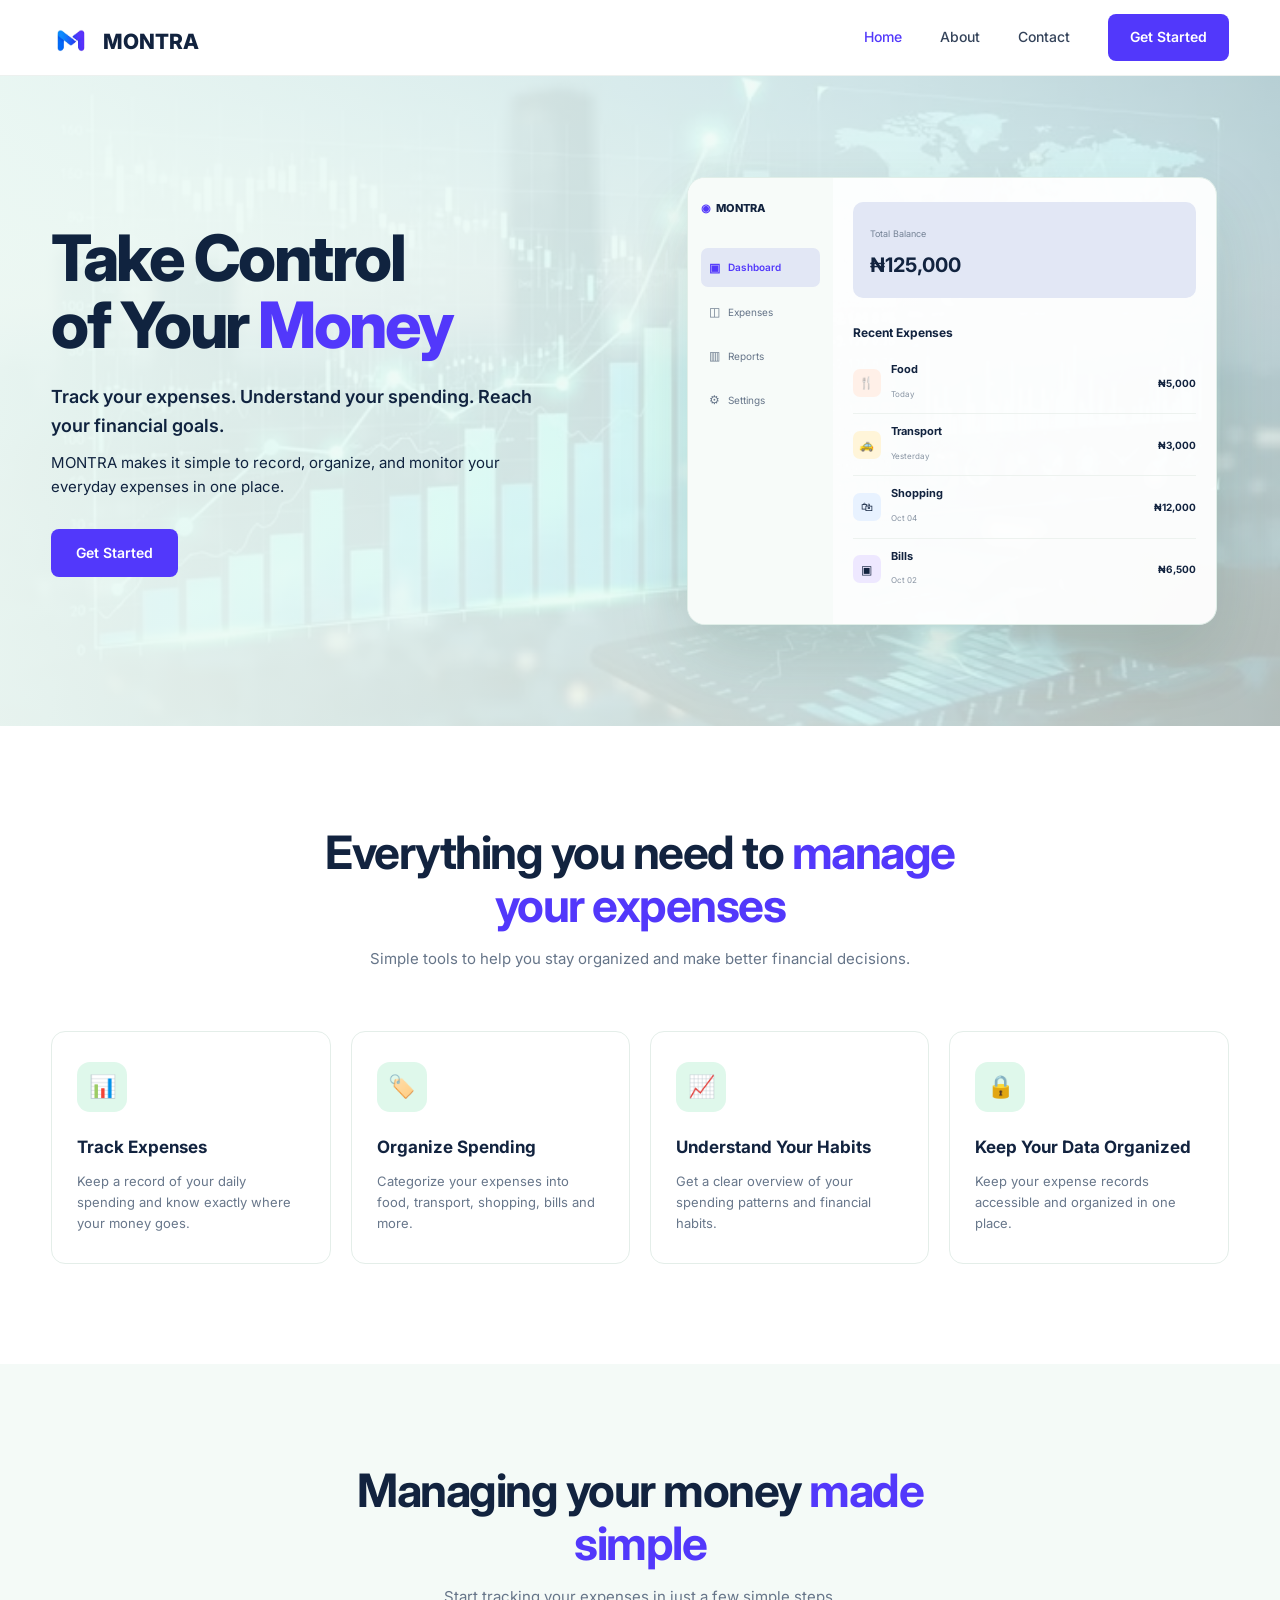
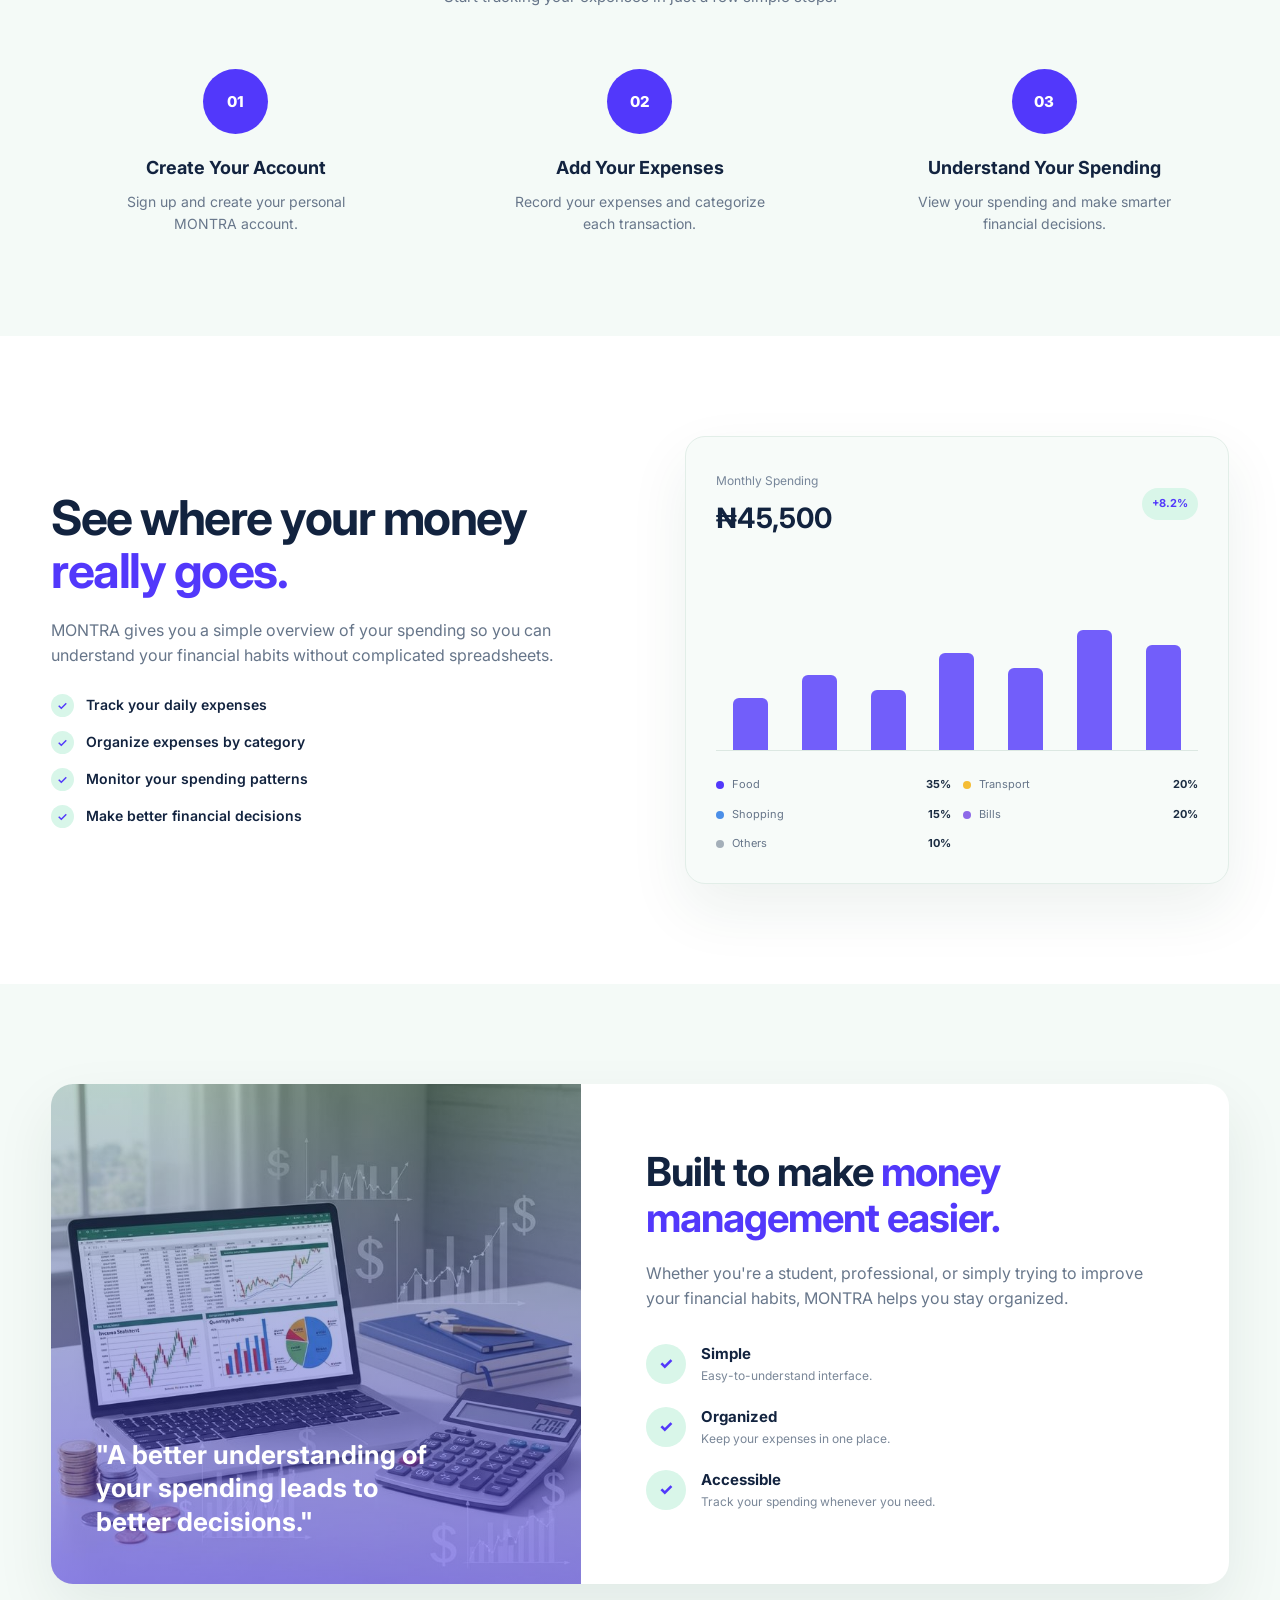
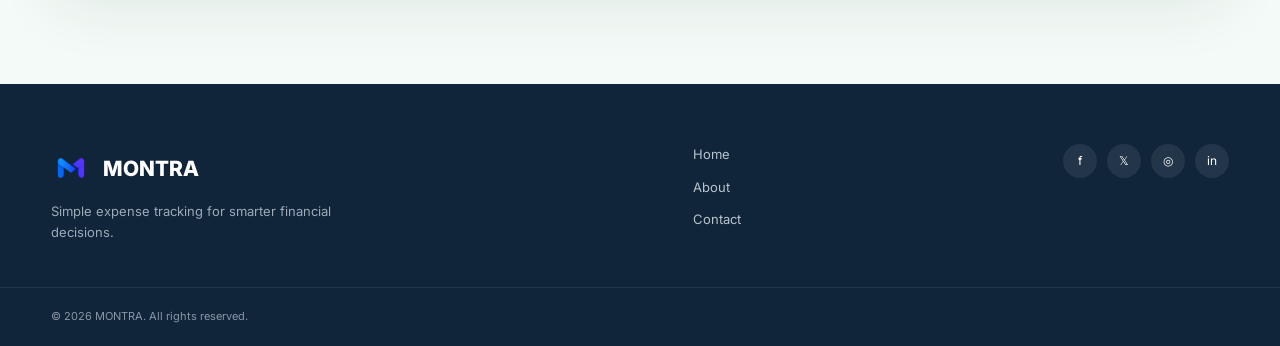
==== index.html @ fcec29e5 "add js and some other changes" ====
<!DOCTYPE html>
<html lang="en">
<head>
    <meta charset="UTF-8">
    <meta name="viewport" content="width=device-width, initial-scale=1.0">

    <title>MONTRA - Smart Expense Tracking</title>

    <link rel="preconnect" href="https://fonts.googleapis.com">
    <link rel="preconnect" href="https://fonts.gstatic.com" crossorigin>
    <link href="https://fonts.googleapis.com/css2?family=Inter:wght@400;500;600;700;800&display=swap" rel="stylesheet">

    <link rel="stylesheet" href="home.css">
</head>

<body>

    <header class="header">

        <div class="container nav-container">

            <a href="index.html" class="logo">
               <img src="montra.png" alt="Montra logo">
               <span>MONTRA</span>
            </a>


            <nav class="nav">

                <a href="index.html" class="active" aria-current="page">Home</a>

                <a href="about.html">About</a>

                <a href="contact.html">Contact</a>

                <a href="login.html" class="get-started">
                    Get Started
                </a>

            </nav>

            <button
                type="button"
                class="menu-toggle"
                id="menuToggle"
                aria-label="Open navigation"
                aria-controls="mobileMenu"
                aria-expanded="false"
            >
                <span></span>
                <span></span>
                <span></span>
            </button>

        </div>

    </header>



    <nav class="mobile-menu" id="mobileMenu" aria-label="MObile navigation">

        <a href="index.html" class="active" aria-current="page">Home</a>

        <a href="about.html">About</a>

        <a href="contact.html">Contact</a>

        <a href="login.html" class="mobile-get-started">
            Get Started
        </a>

    </nav>

    <main>

        <section class="hero">

            <div class="hero-background"></div>

            <div class="container hero-container">

                <div class="hero-content">

                    <h1>
                        Take Control
                        <br>
                        of Your <span>Money</span>
                    </h1>

                    <p class="hero-description">
                        Track your expenses. Understand your spending.
                        Reach your financial goals.
                    </p>

                    <p class="hero-text">
                        MONTRA makes it simple to record, organize,
                        and monitor your everyday expenses in one place.
                    </p>


                    <div class="hero-buttons">

                        <a href="login.html" class="btn btn-primary">
                            Get Started
                        </a>

                    </div>

                </div>


                <div class="hero-preview">

                    <div class="dashboard-preview">


                        <div class="preview-sidebar">

                            <div class="mini-logo">
                                <span class="mini-logo-icon">◉</span>
                                MONTRA
                            </div>

                            <div class="preview-menu active-menu">
                                <span>▣</span>
                                Dashboard
                            </div>

                            <div class="preview-menu">
                                <span>◫</span>
                                Expenses
                            </div>

                            <div class="preview-menu">
                                <span>▥</span>
                                Reports
                            </div>

                            <div class="preview-menu">
                                <span>⚙</span>
                                Settings
                            </div>

                        </div>



                        <div class="preview-content">

                            <div class="preview-top">

                                <div>
                                    <small>Total Balance</small>
                                    <h3>₦125,000</h3>
                                </div>


                            </div>


                            <div class="recent-title">
                                Recent Expenses
                            </div>


                            <div class="expense-item">

                                <div class="expense-icon food">
                                    🍴
                                </div>

                                <div>
                                    <strong>Food</strong>
                                    <small>Today</small>
                                </div>

                                <span>₦5,000</span>

                            </div>


                            <div class="expense-item">

                                <div class="expense-icon transport">
                                    🚕
                                </div>

                                <div>
                                    <strong>Transport</strong>
                                    <small>Yesterday</small>
                                </div>

                                <span>₦3,000</span>

                            </div>


                            <div class="expense-item">

                                <div class="expense-icon shopping">
                                    🛍
                                </div>

                                <div>
                                    <strong>Shopping</strong>
                                    <small>Oct 04</small>
                                </div>

                                <span>₦12,000</span>

                            </div>


                            <div class="expense-item">

                                <div class="expense-icon bills">
                                    ▣
                                </div>

                                <div>
                                    <strong>Bills</strong>
                                    <small>Oct 02</small>
                                </div>

                                <span>₦6,500</span>

                            </div>

                        </div>

                    </div>

                </div>

            </div>

        </section>




        <section class="features section" id="features">

            <div class="container">

                <div class="section-heading">

                    <h2>
                        Everything you need to
                        <span>manage your expenses</span>
                    </h2>

                    <p>
                        Simple tools to help you stay organized and
                        make better financial decisions.
                    </p>

                </div>


                <div class="feature-grid">


                    <div class="feature-card">

                        <div class="feature-icon">
                            📊
                        </div>

                        <h3>Track Expenses</h3>

                        <p>
                            Keep a record of your daily spending
                            and know exactly where your money goes.
                        </p>

                    </div>



                    <div class="feature-card">

                        <div class="feature-icon">
                            🏷️
                        </div>

                        <h3>Organize Spending</h3>

                        <p>
                            Categorize your expenses into food,
                            transport, shopping, bills and more.
                        </p>

                    </div>



                    <div class="feature-card">

                        <div class="feature-icon">
                            📈
                        </div>

                        <h3>Understand Your Habits</h3>

                        <p>
                            Get a clear overview of your spending
                            patterns and financial habits.
                        </p>

                    </div>


                    <div class="feature-card">

                        <div class="feature-icon">
                            🔒
                        </div>

                        <h3>Keep Your Data Organized</h3>

                        <p>
                            Keep your expense records accessible
                            and organized in one place.
                        </p>

                    </div>

                </div>

            </div>

        </section>




        <section class="how-section section">

            <div class="container">

                <div class="section-heading">

                    <h2>
                        Managing your money
                        <span>made simple</span>
                    </h2>

                    <p>
                        Start tracking your expenses in just a few simple steps.
                    </p>

                </div>


                <div class="steps">


                    <div class="step">

                        <div class="step-number">
                            01
                        </div>

                        <div class="step-line"></div>

                        <h3>Create Your Account</h3>

                        <p>
                            Sign up and create your personal
                            MONTRA account.
                        </p>

                    </div>


                    <div class="step">

                        <div class="step-number">
                            02
                        </div>

                        <div class="step-line"></div>

                        <h3>Add Your Expenses</h3>

                        <p>
                            Record your expenses and categorize
                            each transaction.
                        </p>

                    </div>


                    <div class="step">

                        <div class="step-number">
                            03
                        </div>

                        <div class="step-line"></div>

                        <h3>Understand Your Spending</h3>

                        <p>
                            View your spending and make smarter
                            financial decisions.
                        </p>

                    </div>

                </div>

            </div>

        </section>




        <section class="overview-section section">

            <div class="container overview-container">

                <div class="overview-content">

                    <h2>
                        See where your money
                        <span>really goes.</span>
                    </h2>

                    <p>
                        MONTRA gives you a simple overview of your
                        spending so you can understand your financial
                        habits without complicated spreadsheets.
                    </p>


                    <div class="check-list">

                        <div>
                            <span>✓</span>
                            Track your daily expenses
                        </div>

                        <div>
                            <span>✓</span>
                            Organize expenses by category
                        </div>

                        <div>
                            <span>✓</span>
                            Monitor your spending patterns
                        </div>

                        <div>
                            <span>✓</span>
                            Make better financial decisions
                        </div>

                    </div>

                </div>

                <div class="spending-card">

                    <div class="spending-header">

                        <div>
                            <small>Monthly Spending</small>

                            <h3>₦45,500</h3>
                        </div>

                        <span class="percentage">
                            +8.2%
                        </span>

                    </div>


                    <div class="big-chart">

                        <div class="chart-bars">

                            <span style="height:35%"></span>
                            <span style="height:50%"></span>
                            <span style="height:40%"></span>
                            <span style="height:65%"></span>
                            <span style="height:55%"></span>
                            <span style="height:80%"></span>
                            <span style="height:70%"></span>

                        </div>

                    </div>


                    <div class="category-list">

                        <div>
                            <span class="dot food-dot"></span>
                            Food
                            <strong>35%</strong>
                        </div>

                        <div>
                            <span class="dot transport-dot"></span>
                            Transport
                            <strong>20%</strong>
                        </div>

                        <div>
                            <span class="dot shopping-dot"></span>
                            Shopping
                            <strong>15%</strong>
                        </div>

                        <div>
                            <span class="dot bills-dot"></span>
                            Bills
                            <strong>20%</strong>
                        </div>

                        <div>
                            <span class="dot other-dot"></span>
                            Others
                            <strong>10%</strong>
                        </div>

                    </div>

                </div>

            </div>

        </section>

        <section class="benefits section">

            <div class="container">

                <div class="benefits-box">

                    <div class="benefits-image">

                        <div class="image-overlay">

                            <div class="quote">
                                "A better understanding
                                of your spending leads
                                to better decisions."
                            </div>

                        </div>

                    </div>


                    <div class="benefits-content">

                        <h2>
                            Built to make
                            <span>money management easier.</span>
                        </h2>

                        <p>
                            Whether you're a student, professional,
                            or simply trying to improve your financial
                            habits, MONTRA helps you stay organized.
                        </p>


                        <div class="benefit-list">

                            <div class="benefit-item">

                                <div class="benefit-icon">
                                    ✓
                                </div>

                                <div>
                                    <h4>Simple</h4>
                                    <p>
                                        Easy-to-understand interface.
                                    </p>
                                </div>

                            </div>


                            <div class="benefit-item">

                                <div class="benefit-icon">
                                    ✓
                                </div>

                                <div>
                                    <h4>Organized</h4>
                                    <p>
                                        Keep your expenses in one place.
                                    </p>
                                </div>

                            </div>


                            <div class="benefit-item">

                                <div class="benefit-icon">
                                    ✓
                                </div>

                                <div>
                                    <h4>Accessible</h4>
                                    <p>
                                        Track your spending whenever you need.
                                    </p>
                                </div>

                            </div>

                        </div>

                    </div>

                </div>

            </div>

        </section>

    </main>



    <footer class="footer">

        <div class="container footer-container">


            <div class="footer-brand">

                <a href="index.html" class="logo footer-logo">

                    <img src="montra.png" alt="Montra logo">
                    <span>MONTRA</span>

                </a>

                <p>
                    Simple expense tracking for
                    smarter financial decisions.
                </p>

            </div>


            <div class="footer-links">

                <div>
                    <a href="index.html">Home</a>
                    <a href="about.html">About</a>
                    <a href="contact.html">Contact</a>
                </div>

            </div>


            <div class="social-links">

                <a href="#">f</a>
                <a href="#">𝕏</a>
                <a href="#">◎</a>
                <a href="#">in</a>

            </div>

        </div>


        <div class="footer-bottom">

            <div class="container">

                <p>
                    © 2026 MONTRA. All rights reserved.
                </p>

            </div>

        </div>

    </footer>
    <script src="home.js"></script>
</body>
</html>
---- home.css ----
* {
    margin: 0;
    padding: 0;
    box-sizing: border-box;
}

html {
    scroll-behavior: smooth;
}

body {
    font-family: "Inter", sans-serif;
    color: #12233f;
    background: #ffffff;
    line-height: 1.6;
}

a {
    text-decoration: none;
    color: inherit;
}

img {
    max-width: 100%;
    display: block;
}

button {
    font-family: inherit;
}

.container {
    width: min(1180px, 92%);
    margin: 0 auto;
}

.section {
    padding: 100px 0;
}


.header {
    height: 76px;
    background: rgba(255, 255, 255, 0.96);
    border-bottom: 1px solid #edf1ef;
    position: sticky;
    top: 0;
    z-index: 1000;
    backdrop-filter: blur(10px);
}

.nav-container {
    height: 100%;
    display: flex;
    align-items: center;
    justify-content: space-between;
}


.logo {
    display: inline-flex;
    align-items: center;
    gap: 10px;
    text-decoration: none;
    color: #12233f;
    font-size: 21px;
    font-weight: 800;
}

.logo img {
    width: 42px;
    height: 42px;
    object-fit: contain;
    display: block;
    
}
.logo span {
    display: inline-block;
    line-height: 1;
    position: relative;
    top: 4px;
}


.nav {
    display: flex;
    align-items: center;
    gap: 38px;
}

.nav > a {
    font-size: 14px;
    font-weight: 500;
    color: #34435a;
    transition: 0.3s ease;
}

.nav > a:hover {
    color: #5238FB;
}

.nav > a.active {
    color: #5238FB;
}


.get-started {
    background: #5238FB;
    color: white !important;
    padding: 12px 22px;
    border-radius: 8px;
    font-weight: 600 !important;
}

.get-started:hover {
    background: #281795;
}


.menu-toggle {
    display: none;
    flex-direction: column;
    justify-content: center;
    align-items: center;
    gap: 5px;
    background: transparent;
    border: none;
    cursor: pointer;
    width: 40px;
    height: 40px;
    padding: 5px;
    z-index: 1001;
}

.menu-toggle span {
    display: block;
    width: 25px;
    height: 3px;
    background: #12233f;
    border-radius: 3px;
    transition: 0.3s ease;
}


.mobile-menu {
    display: none;
}


.hero {
    position: relative;
    min-height: 650px;
    overflow: hidden;
    background: #f0faf6;
}



.hero-background {
    position: absolute;
    inset: 0;

    background:
       linear-gradient(
            90deg,
            rgba(238, 250, 245, 0.97),
            rgba(238, 250, 245, 0.75)
        ),
        url("background.jpg");

    background-size: cover;
    background-position: center;
}

.hero-container {
    min-height: 650px;
    position: relative;
    z-index: 2;

    display: grid;
    grid-template-columns: 1fr 1fr;
    align-items: center;
    justify-content: center;
    gap: 70px;
}

.hero h1 {
    font-size: clamp(48px, 5vw, 72px);
    line-height: 1.04;
    letter-spacing: -2.5px;
    font-weight: 800;
    color: #10233f;
}

.hero h1 span {
    color: #5238FB;
}

.hero-description {
    margin-top: 25px;
    font-size: 18px;
    font-weight: 600;
    color: #10233f;
    max-width: 520px;
 
}

.hero-text {
    margin-top: 10px;
    font-size: 15px;
    color: #10233f;
    max-width: 500px;
}


.hero-buttons {
    display: flex;
    gap: 15px;
    margin-top: 30px;
}

.btn {
    display: inline-flex;
    align-items: center;
    justify-content: center;
    gap: 10px;

    min-height: 48px;
    padding: 0 25px;

    border-radius: 8px;

    font-size: 14px;
    font-weight: 600;

    transition: 0.3s ease;
}

.btn-primary {
    background: #5238FB;
    color: white;
}

.btn-primary:hover {
    background: #281795;
    transform: translateY(-2px);
}

.btn-secondary {
    background: white;
    border: 1px solid #5238FB;
    color: #5238FB;
}

.btn-secondary:hover {
    background: #e9f9f2;
}


.hero-preview {
    display: flex;
    justify-content: center;
}

.dashboard-preview {
    width: 100%;
    max-width: 530px;

    display: grid;
    grid-template-columns: 145px 1fr;

    background: rgba(255, 255, 255, 0.94);
    border: 1px solid #e0eee8;
    border-radius: 18px;

    overflow: hidden;

    box-shadow:
        0 30px 70px rgba(23, 73, 56, 0.15);

    transform: none;
}


.preview-sidebar {
    background: #f7fbf9;
    padding: 22px 13px;
}

.mini-logo {
    font-size: 11px;
    font-weight: 800;
    display: flex;
    align-items: center;
    gap: 5px;
    margin-bottom: 30px;
}

.mini-logo-icon {
    color: #5238FB;
}

.preview-menu {
    display: flex;
    align-items: center;
    gap: 8px;
    font-size: 10px;
    padding: 10px 8px;
    margin-bottom: 5px;
    border-radius: 7px;
    color: #667589;
}

.preview-menu span {
    font-size: 12px;
}

.active-menu {
    background: #e2e7f5;
    color: #5238FB;
    font-weight: 600;
}


.preview-content {
    padding: 24px 20px;
}

.preview-top {
    background: #e2e7f5;
    border-radius: 10px;
    padding: 17px;
    display: flex;
    justify-content: space-between;
}

.preview-top small {
    color: #748295;
    font-size: 9px;
}

.preview-top h3 {
    font-size: 20px;
    margin-top: 4px;
}

.chart-mini {
    width: 85px;
    height: 50px;
    position: relative;
}

.chart-line {
    position: absolute;
    width: 100%;
    height: 40px;
    bottom: 0;
    border-bottom: 2px solid #5238FB;
    border-radius: 50%;
    transform: skewY(-15deg);
}

.recent-title {
    font-size: 12px;
    font-weight: 700;
    margin: 25px 0 10px;
}

.expense-item {
    display: flex;
    align-items: center;
    gap: 10px;
    padding: 9px 0;
    border-bottom: 1px solid #edf2ef;
}

.expense-item:last-child {
    border-bottom: none;
}

.expense-item > div:nth-child(2) {
    flex: 1;
}

.expense-item strong {
    display: block;
    font-size: 11px;
}

.expense-item small {
    font-size: 8px;
    color: #8894a3;
}

.expense-item > span {
    font-size: 10px;
    font-weight: 700;
}

.expense-icon {
    width: 28px;
    height: 28px;
    display: flex;
    align-items: center;
    justify-content: center;
    border-radius: 7px;
    font-size: 12px;
}

.food {
    background: #fff0e8;
}

.transport {
    background: #fff5d9;
}

.shopping {
    background: #e8f2ff;
}

.bills {
    background: #eee8ff;
}


.section-heading {
    text-align: center;
    max-width: 700px;
    margin: 0 auto 60px;
}

.section-heading .small-label {
    margin-bottom: 15px;
}

.section-heading h2 {
    font-size: clamp(32px, 4vw, 46px);
    line-height: 1.15;
    letter-spacing: -1.5px;
}

.section-heading h2 span {
    color: #5238FB;
}

.section-heading p {
    margin-top: 15px;
    color: #667589;
    font-size: 15px;
}


.features {
    background: #ffffff;
}

.feature-grid {
    display: grid;
    grid-template-columns: repeat(4, 1fr);
    gap: 20px;
}

.feature-card {
    border: 1px solid #e4eee9;
    padding: 30px 25px;
    border-radius: 14px;
    background: #ffffff;
    transition: 0.3s ease;
}

.feature-card:hover {
    transform: translateY(-7px);
    box-shadow: 0 20px 45px rgba(17, 55, 41, 0.08);
}

.feature-icon {
    width: 50px;
    height: 50px;
    border-radius: 13px;
    background: #dff8eb;

    display: flex;
    align-items: center;
    justify-content: center;

    font-size: 22px;
    margin-bottom: 22px;
}

.feature-card h3 {
    font-size: 17px;
    margin-bottom: 10px;
}

.feature-card p {
    color: #68778b;
    font-size: 13px;
}


.how-section {
    background: #f4faf7;
}

.steps {
    display: grid;
    grid-template-columns: repeat(3, 1fr);
    gap: 35px;
}

.step {
    text-align: center;
    position: relative;
}

.step-number {
    width: 65px;
    height: 65px;

    margin: 0 auto 20px;

    display: flex;
    align-items: center;
    justify-content: center;

    border-radius: 50%;

    background: #5238FB;
    color: white;

    font-weight: 800;
    font-size: 15px;
}

.step h3 {
    font-size: 18px;
    margin-bottom: 8px;
}

.step p {
    color: #68778b;
    font-size: 14px;
    max-width: 280px;
    margin: auto;
}


.overview-section {
    background: white;
}

.overview-container {
    display: grid;
    grid-template-columns: 1fr 1fr;
    align-items: center;
    gap: 90px;
}

.overview-content h2 {
    font-size: clamp(34px, 4vw, 48px);
    line-height: 1.1;
    letter-spacing: -1.5px;
}

.overview-content h2 span {
    color: #5238FB;
}

.overview-content > p {
    color: #667589;
    margin: 20px 0 25px;
    max-width: 520px;
}

.check-list {
    display: flex;
    flex-direction: column;
    gap: 14px;
}

.check-list div {
    display: flex;
    align-items: center;
    gap: 12px;
    font-size: 14px;
    font-weight: 600;
}

.check-list span {
    width: 23px;
    height: 23px;
    border-radius: 50%;
    background: #d8f6e9;
    color: #5238FB;

    display: flex;
    align-items: center;
    justify-content: center;

    font-size: 12px;
}


.spending-card {
    padding: 30px;
    border-radius: 20px;
    background: #f7fbf9;
    border: 1px solid #e2eee8;
    box-shadow: 0 25px 60px rgba(22, 72, 53, 0.08);
}

.spending-header {
    display: flex;
    justify-content: space-between;
    align-items: center;
}

.spending-header small {
    color: #77869a;
    font-size: 12px;
}

.spending-header h3 {
    font-size: 28px;
    margin-top: 4px;
}

.percentage {
    background: #d9f6e9;
    color: #5238FB;
    padding: 7px 10px;
    border-radius: 20px;
    font-size: 11px;
    font-weight: 700;
}

.big-chart {
    height: 180px;
    margin-top: 30px;
    border-bottom: 1px solid #dce8e2;
    display: flex;
    align-items: flex-end;
}

.chart-bars {
    height: 150px;
    width: 100%;
    display: flex;
    justify-content: space-around;
    align-items: flex-end;
}

.chart-bars span {
    width: 8%;
    max-width: 35px;
    background: #5238FB;
    border-radius: 6px 6px 0 0;
    opacity: 0.8;
}

.category-list {
    margin-top: 25px;
    display: grid;
    grid-template-columns: 1fr 1fr;
    gap: 12px;
}

.category-list div {
    display: flex;
    align-items: center;
    gap: 8px;
    font-size: 11px;
    color: #667589;
}

.category-list strong {
    margin-left: auto;
    color: #1b2c42;
}

.dot {
    width: 8px;
    height: 8px;
    border-radius: 50%;
    background: #5238FB;
}

.transport-dot {
    background: #f5bd35;
}

.shopping-dot {
    background: #4b8fe8;
}

.bills-dot {
    background: #8d69e8;
}

.other-dot {
    background: #a4afb9;
}


.benefits {
    background: #f4faf7;
}

.benefits-box {
    display: grid;
    grid-template-columns: 0.9fr 1.1fr;
    min-height: 500px;
    border-radius: 22px;
    overflow: hidden;
    background: white;
    box-shadow: 0 25px 60px rgba(17, 55, 41, 0.08);
}


.benefits-image {
    background:
        linear-gradient(
            rgba(3, 85, 58, 0.25),
            rgba(81, 63, 243, 0.55)
        ),
        url("decision.jpg");

    background-size: cover;
    background-position: center;

    min-height: 450px;

    display: flex;
    align-items: flex-end;
}

.image-overlay {
    padding: 45px;
}

.quote {
    color: white;
    font-size: 26px;
    font-weight: 700;
    line-height: 1.3;
    max-width: 350px;
}

.benefits-content {
    padding: 65px;
}

.benefits-content h2 {
    font-size: 40px;
    line-height: 1.15;
    letter-spacing: -1px;
}

.benefits-content h2 span {
    color: #5238FB;
}

.benefits-content > p {
    color: #68778b;
    margin: 20px 0 30px;
}

.benefit-list {
    display: flex;
    flex-direction: column;
    gap: 20px;
}

.benefit-item {
    display: flex;
    align-items: center;
    gap: 15px;
}

.benefit-icon {
    width: 40px;
    height: 40px;
    flex-shrink: 0;

    background: #d9f6e9;
    color: #5238FB;

    border-radius: 50%;

    display: flex;
    align-items: center;
    justify-content: center;

    font-weight: 800;
}

.benefit-item h4 {
    font-size: 15px;
}

.benefit-item p {
    color: #7a8798;
    font-size: 12px;
}




.footer {
    background: #10253a;
    color: white;
    padding-top: 60px;
}

.footer-container {
    display: grid;
    grid-template-columns: 1.5fr 1fr 1fr;
    gap: 50px;
    padding-bottom: 45px;
}

.footer-logo {
    color: white;
    display: flex;
    align-items: center;
}

.footer-brand p {
    color: #9caab8;
    font-size: 13px;
    max-width: 280px;
    margin-top: 15px;
}

.footer-links {
    display: flex;
    justify-content: center;
}

.footer-links div {
    display: flex;
    flex-direction: column;
    gap: 12px;
}

.footer-links a {
    color: #b8c3ce;
    font-size: 13px;
}

.footer-links a:hover {
    color: white;
}

.social-links {
    display: flex;
    justify-content: flex-end;
    gap: 10px;
}

.social-links a {
    width: 34px;
    height: 34px;
    border-radius: 50%;
    background: rgba(255,255,255,0.08);

    display: flex;
    align-items: center;
    justify-content: center;

    font-size: 12px;

    transition: 0.3s;
}

.social-links a:hover {
    background: #5238FB;
}

.footer-bottom {
    border-top: 1px solid rgba(255,255,255,0.08);
    padding: 20px 0;
}

.footer-bottom p {
    color: #8997a6;
    font-size: 11px;
}


@media (max-width: 1024px) {

    .container {
        width: min(92%, 900px);
    }

    .section {
        padding: 80px 0;
    }



    .hero-container {
        gap: 35px;
    }

    .hero h1 {
        font-size: 52px;
    }

    .dashboard-preview {
        grid-template-columns: 120px 1fr;
    }



    .feature-grid {
        grid-template-columns: repeat(2, 1fr);
    }


    .overview-container {
        gap: 45px;
    }


    .benefits-content {
        padding: 45px;
    }

    .benefits-content h2 {
        font-size: 34px;
    }


    .footer-container {
        grid-template-columns: 1.5fr 1fr 1fr;
    }

}


@media (max-width: 767px) {

    .container {
        width: 90%;
    }

    .section {
        padding: 70px 0;
    }


    .header {
        height: 68px;
    }

    .nav {
        display: none;
    }

    .menu-toggle {
        display: flex;
    }


    .mobile-menu {
        position: fixed;
        top: 68px;
        left: 0;
        width: 100%;

        background: white;

        padding: 20px;

        display: flex;
        flex-direction: column;
        gap: 5px;

        transform: translateY(-150%);
        visibility: hidden;
        opacity: 0;
        transition: 0.3s ease;

        box-shadow: 0 15px 30px rgba(0,0,0,0.08);

        z-index: 999;
    }

    .mobile-menu.active {
        transform: translateY(0);
        visibility: visible;
        opacity: 1;
    }
    .mobile-menu a {
        padding: 14px;
        font-size: 14px;
        border-radius: 8px;
        color: #12233f;
    }

    .mobile-menu a:hover {
        background: #f0faf6;
    }

    .mobile-get-started {
        background: #5238FB;
        color: white;
        text-align: center;
        margin-top: 5px;
    }

    .mobile-menu .mobile-get-started:hover {
    background: #281795;
    }

    .hero {
        min-height: auto;
    }

    .hero-container {
        min-height: auto;
        grid-template-columns: 1fr;
        padding: 80px 0;
        gap: 55px;
    }

    .hero h1 {
        font-size: 46px;
        letter-spacing: -1.8px;
    }

    .hero-description {
        font-size: 16px;
    }

    .hero-text {
        font-size: 14px;
    }

    .hero-buttons {
        flex-direction: column;
        align-items: stretch;
    }

    .btn {
        width: 100%;
    }



    .dashboard-preview {
        grid-template-columns: 100px 1fr;
        transform: none;
    }

    .preview-sidebar {
        padding: 17px 8px;
    }

    .preview-content {
        padding: 15px;
    }

    .mini-logo {
        font-size: 9px;
    }

    .preview-menu {
        font-size: 8px;
    }

    .preview-menu span {
        font-size: 9px;
    }


    .section-heading {
        margin-bottom: 40px;
    }


    .feature-grid {
        grid-template-columns: 1fr;
    }

    .feature-card {
        padding: 25px;
    }



    .steps {
        grid-template-columns: 1fr;
        gap: 45px;
    }


    .overview-container {
        grid-template-columns: 1fr;
        gap: 50px;
    }

    .overview-content h2 {
        font-size: 35px;
    }

    .spending-card {
        padding: 22px;
    }


    .benefits-box {
        grid-template-columns: 1fr;
    }

    .benefits-image {
        min-height: 300px;
    }

    .image-overlay {
        padding: 30px;
    }

    .quote {
        font-size: 22px;
    }

    .benefits-content {
        padding: 35px 25px;
    }

    .benefits-content h2 {
        font-size: 32px;
    }


    .cta-section {
        padding: 75px 0;
    }


    .footer-container {
        grid-template-columns: 1fr;
        gap: 35px;
    }

    .footer-links {
        justify-content: flex-start;
    }

    .social-links {
        justify-content: flex-start;
    }

}


@media (max-width: 480px) {

    .logo {
        font-size: 17px;
    }

    .logo-icon {
        width: 27px;
        height: 27px;
    }

    .hero-container {
        padding: 65px 0;
    }

    .hero h1 {
        font-size: 39px;
    }

    .hero-preview {
        width: 100%;
    }

    .dashboard-preview {
        grid-template-columns: 82px 1fr;
    }

    .preview-sidebar {
        padding: 14px 6px;
    }

    .preview-menu {
        padding: 8px 5px;
    }

    .preview-top h3 {
        font-size: 17px;
    }

    .category-list {
        grid-template-columns: 1fr;
    }

    .benefits-image {
        min-height: 250px;
    }

    .quote {
        font-size: 19px;
    }

}
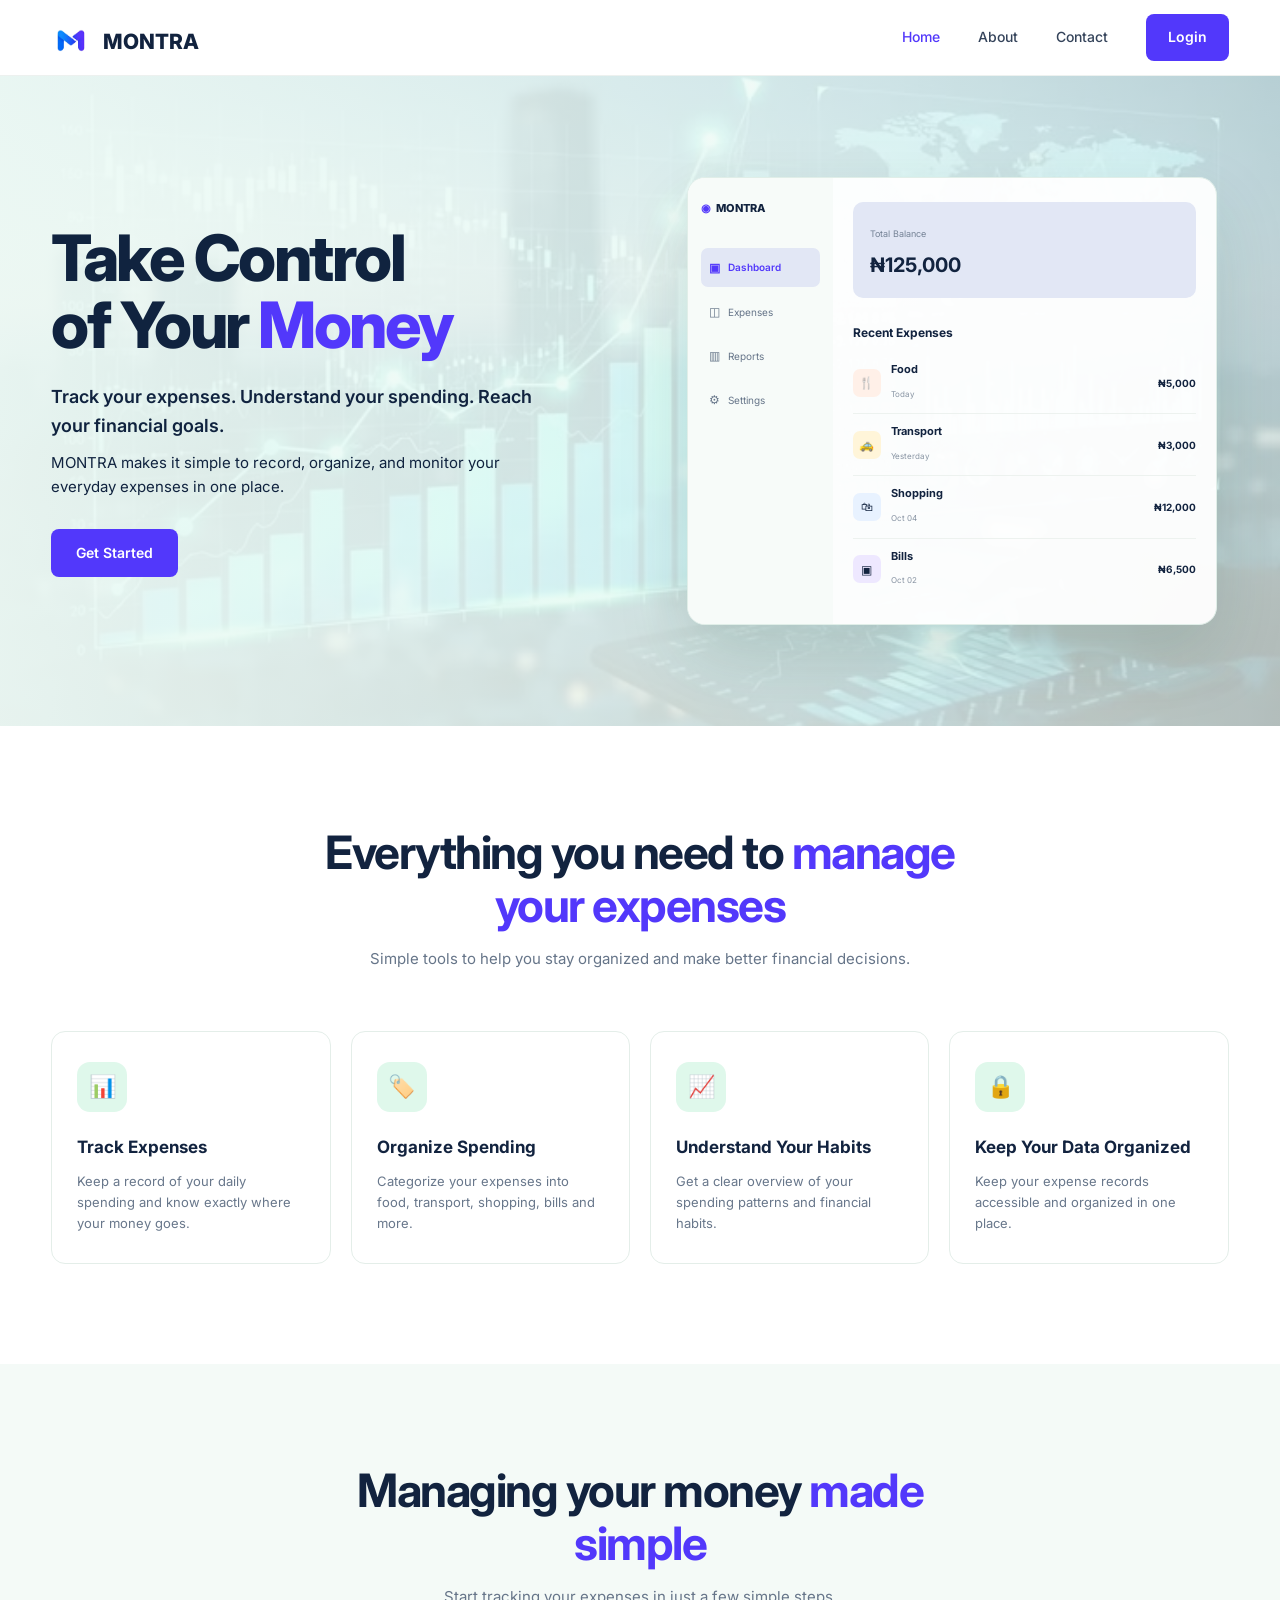
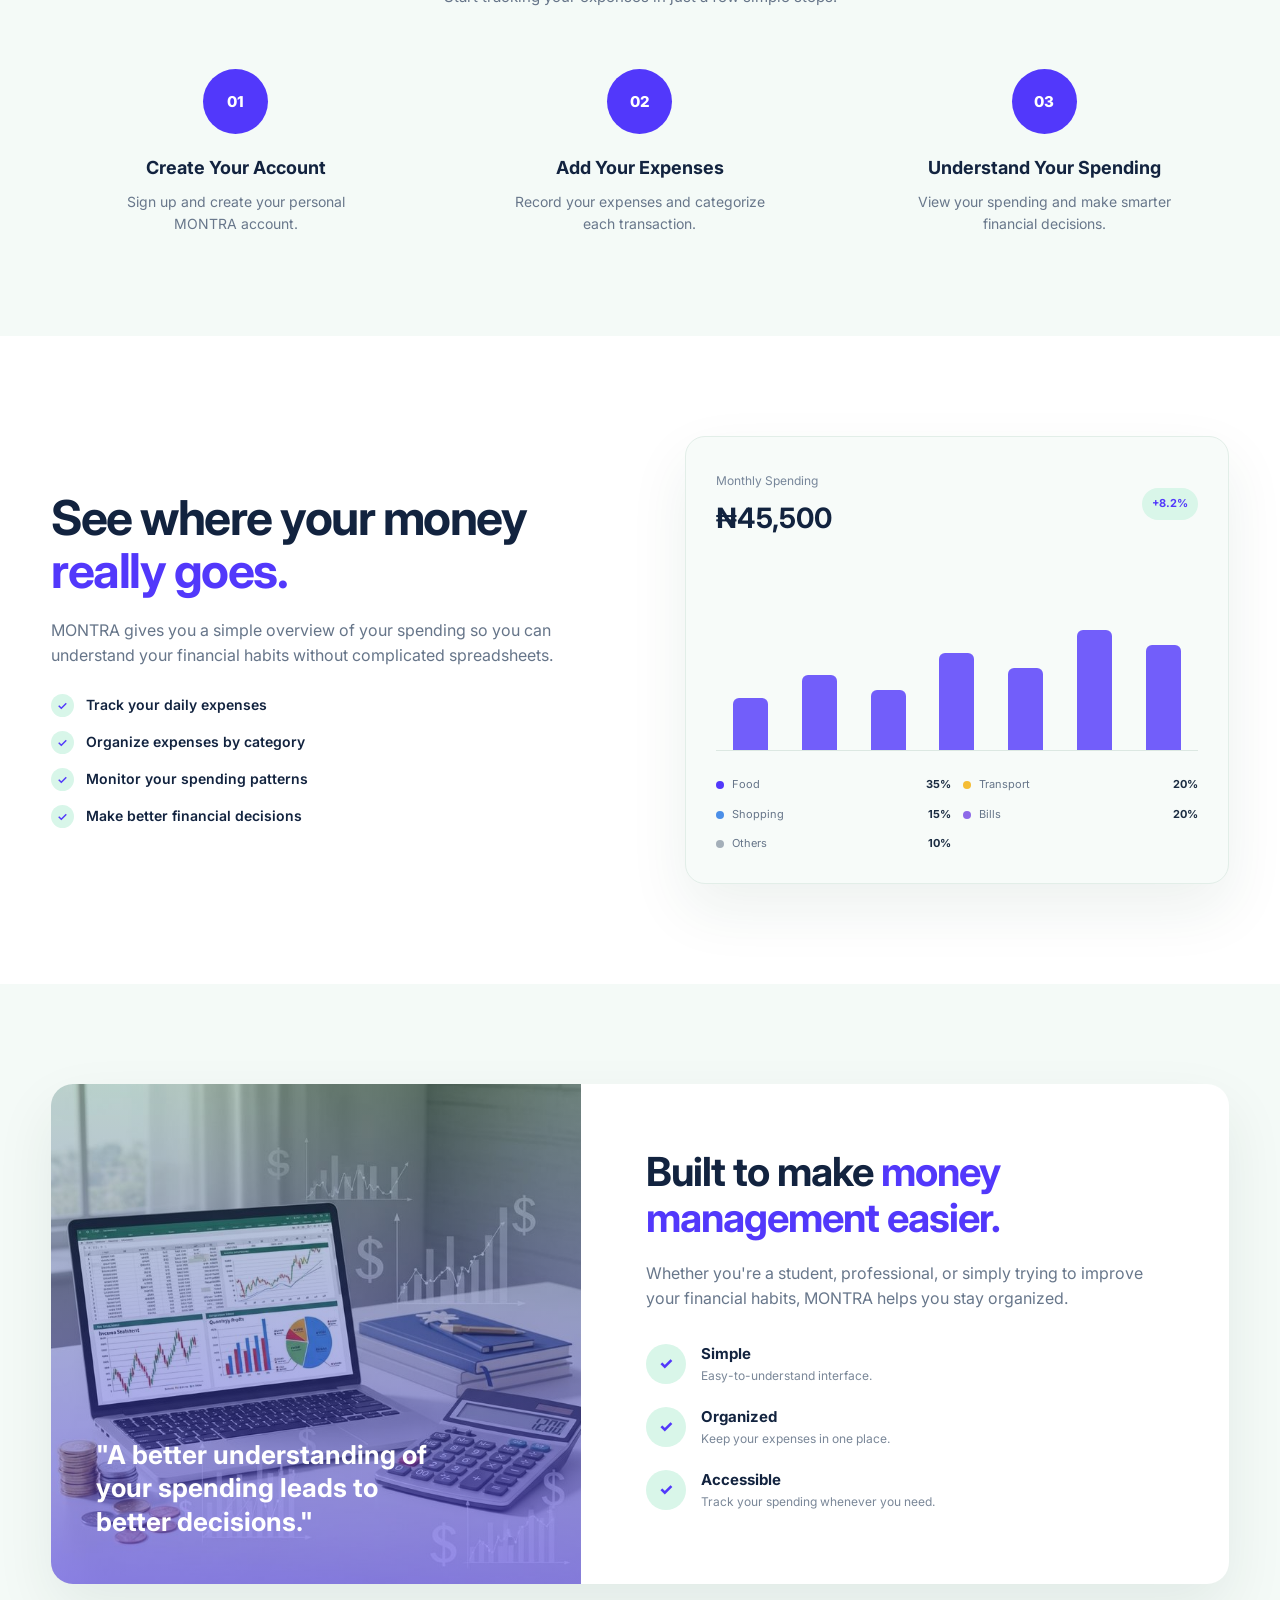
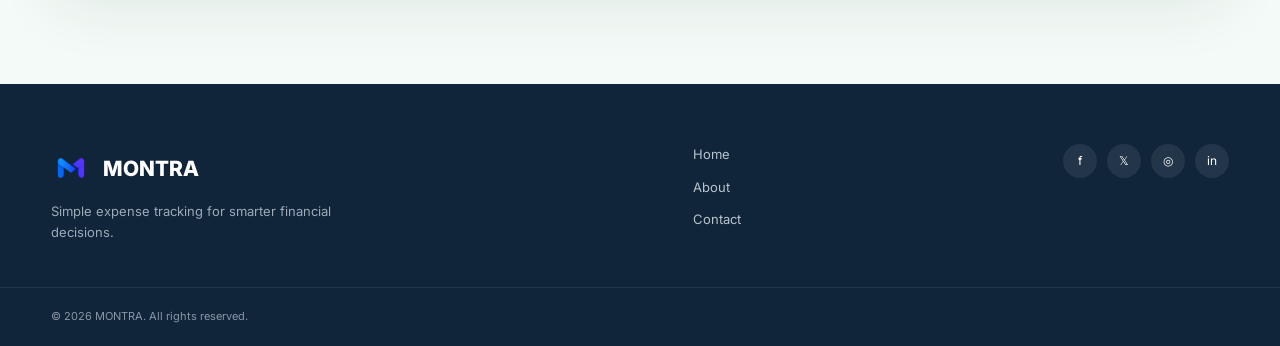
==== commit 9b4f205e: "made changes to the about nd contact pages" ====
--- a/index.html
+++ b/index.html
@@ -34,7 +34,7 @@
                 <a href="contact.html">Contact</a>
 
                 <a href="login.html" class="get-started">
-                    Get Started
+                    Login
                 </a>
 
             </nav>
@@ -67,7 +67,7 @@
         <a href="contact.html">Contact</a>
 
         <a href="login.html" class="mobile-get-started">
-            Get Started
+            Login
         </a>
 
     </nav>
@@ -101,7 +101,7 @@
 
                     <div class="hero-buttons">
 
-                        <a href="login.html" class="btn btn-primary">
+                        <a href="signup.html" class="btn btn-primary">
                             Get Started
                         </a>
 
--- a/home.css
+++ b/home.css
@@ -1000,16 +1000,23 @@
         border-radius: 8px;
         color: #12233f;
     }
+    
+     .mobile-menu a.active,
+    .mobile-menu a[aria-current="page"] {
+        color: #5238FB;
+        background: #F0EDFF;
+    }
 
     .mobile-menu a:hover {
         background: #f0faf6;
     }
 
-    .mobile-get-started {
+    .mobile-menu .mobile-get-started {
         background: #5238FB;
         color: white;
         text-align: center;
         margin-top: 5px;
+        font-weight: 600;
     }
 
     .mobile-menu .mobile-get-started:hover {
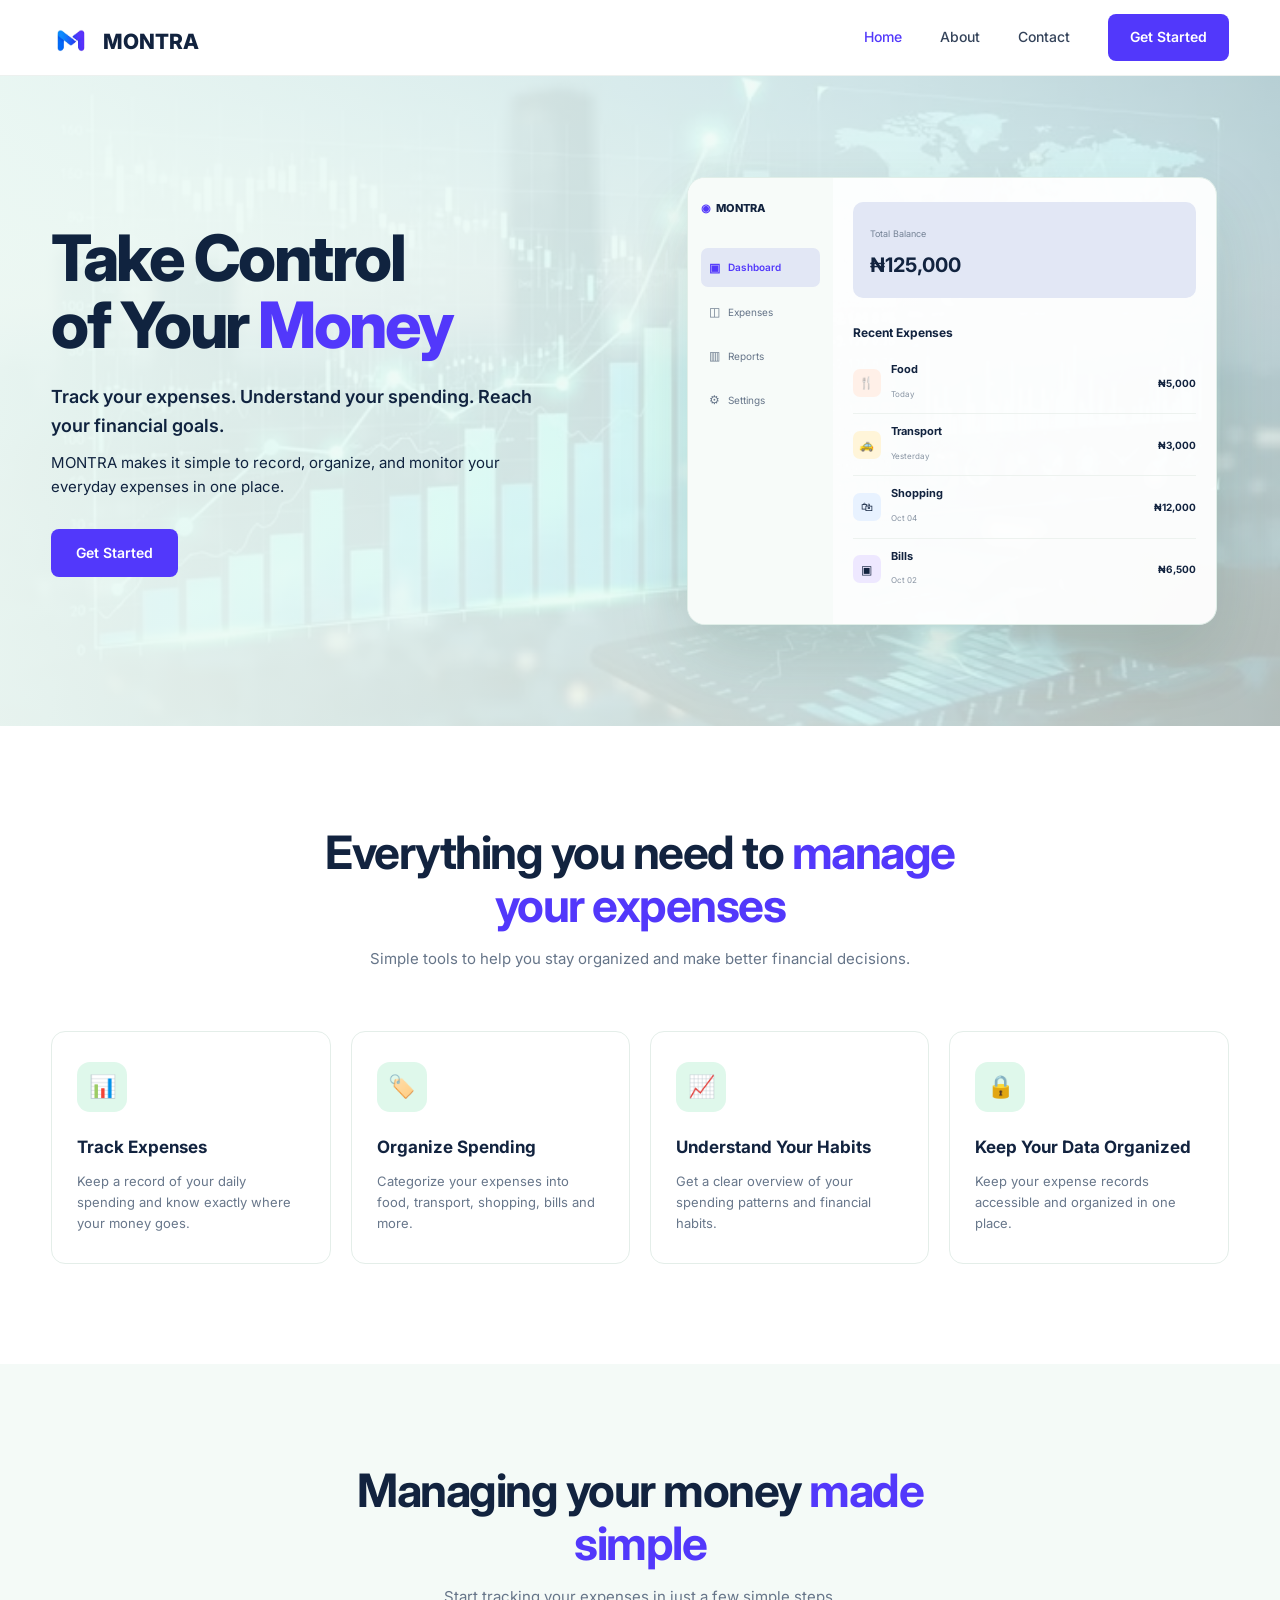
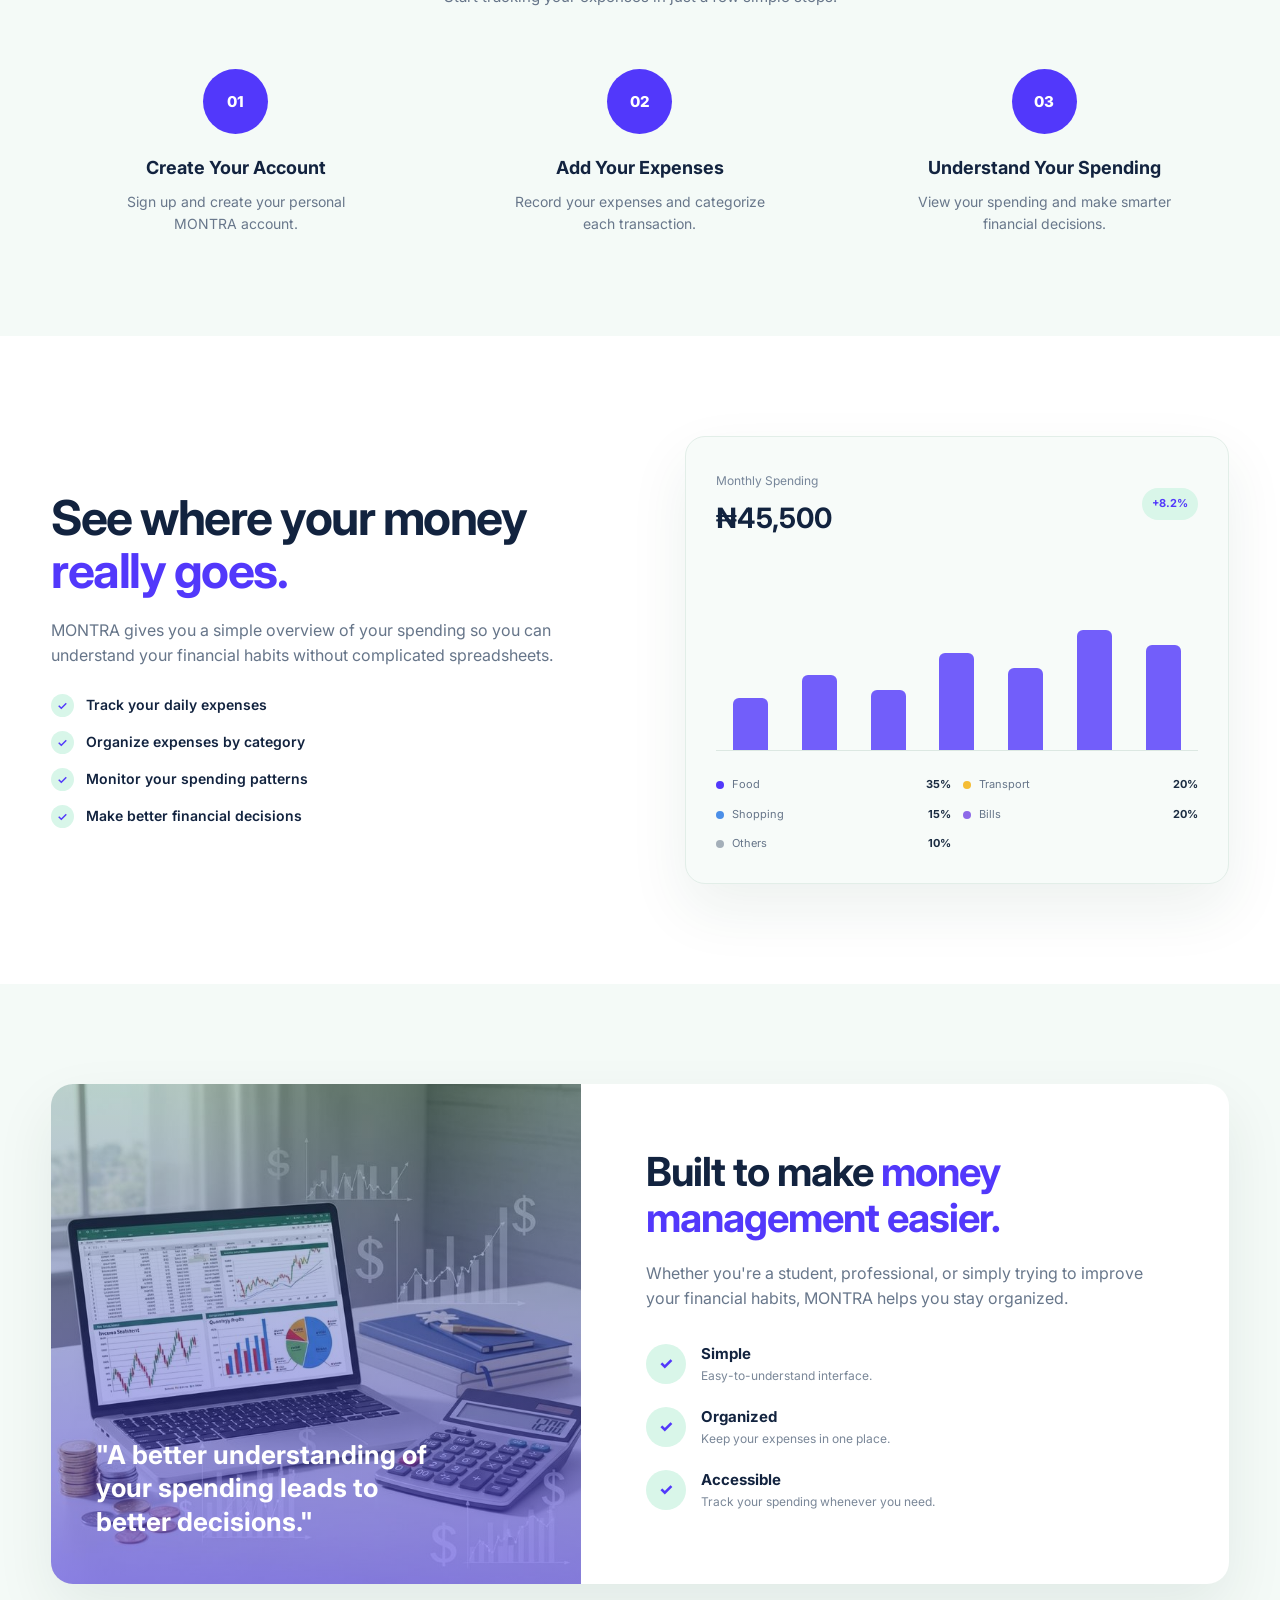
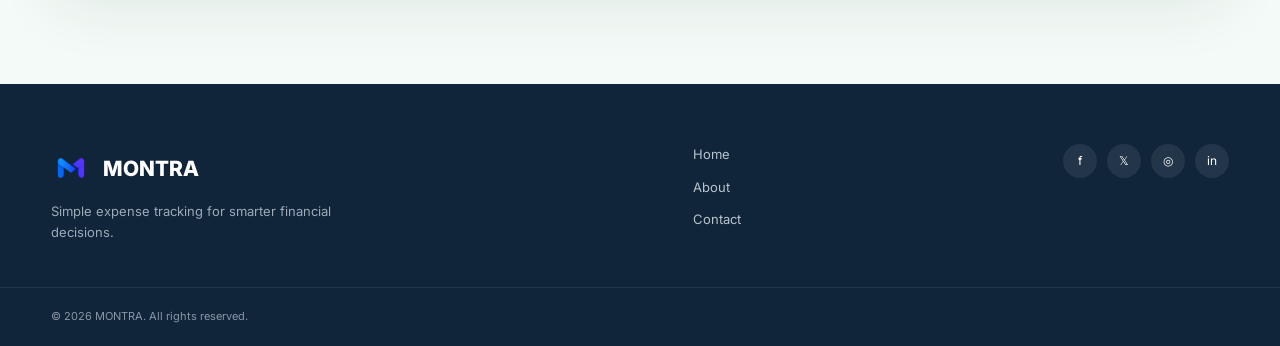
==== commit 2dad418e: "Merge branch 'main' into Dashboardpage" ====
--- a/index.html
+++ b/index.html
@@ -34,7 +34,7 @@
                 <a href="contact.html">Contact</a>
 
                 <a href="login.html" class="get-started">
-                    Login
+                    Get Started
                 </a>
 
             </nav>
@@ -67,7 +67,7 @@
         <a href="contact.html">Contact</a>
 
         <a href="login.html" class="mobile-get-started">
-            Login
+            Get Started
         </a>
 
     </nav>
@@ -101,7 +101,7 @@
 
                     <div class="hero-buttons">
 
-                        <a href="signup.html" class="btn btn-primary">
+                        <a href="login.html" class="btn btn-primary">
                             Get Started
                         </a>
 
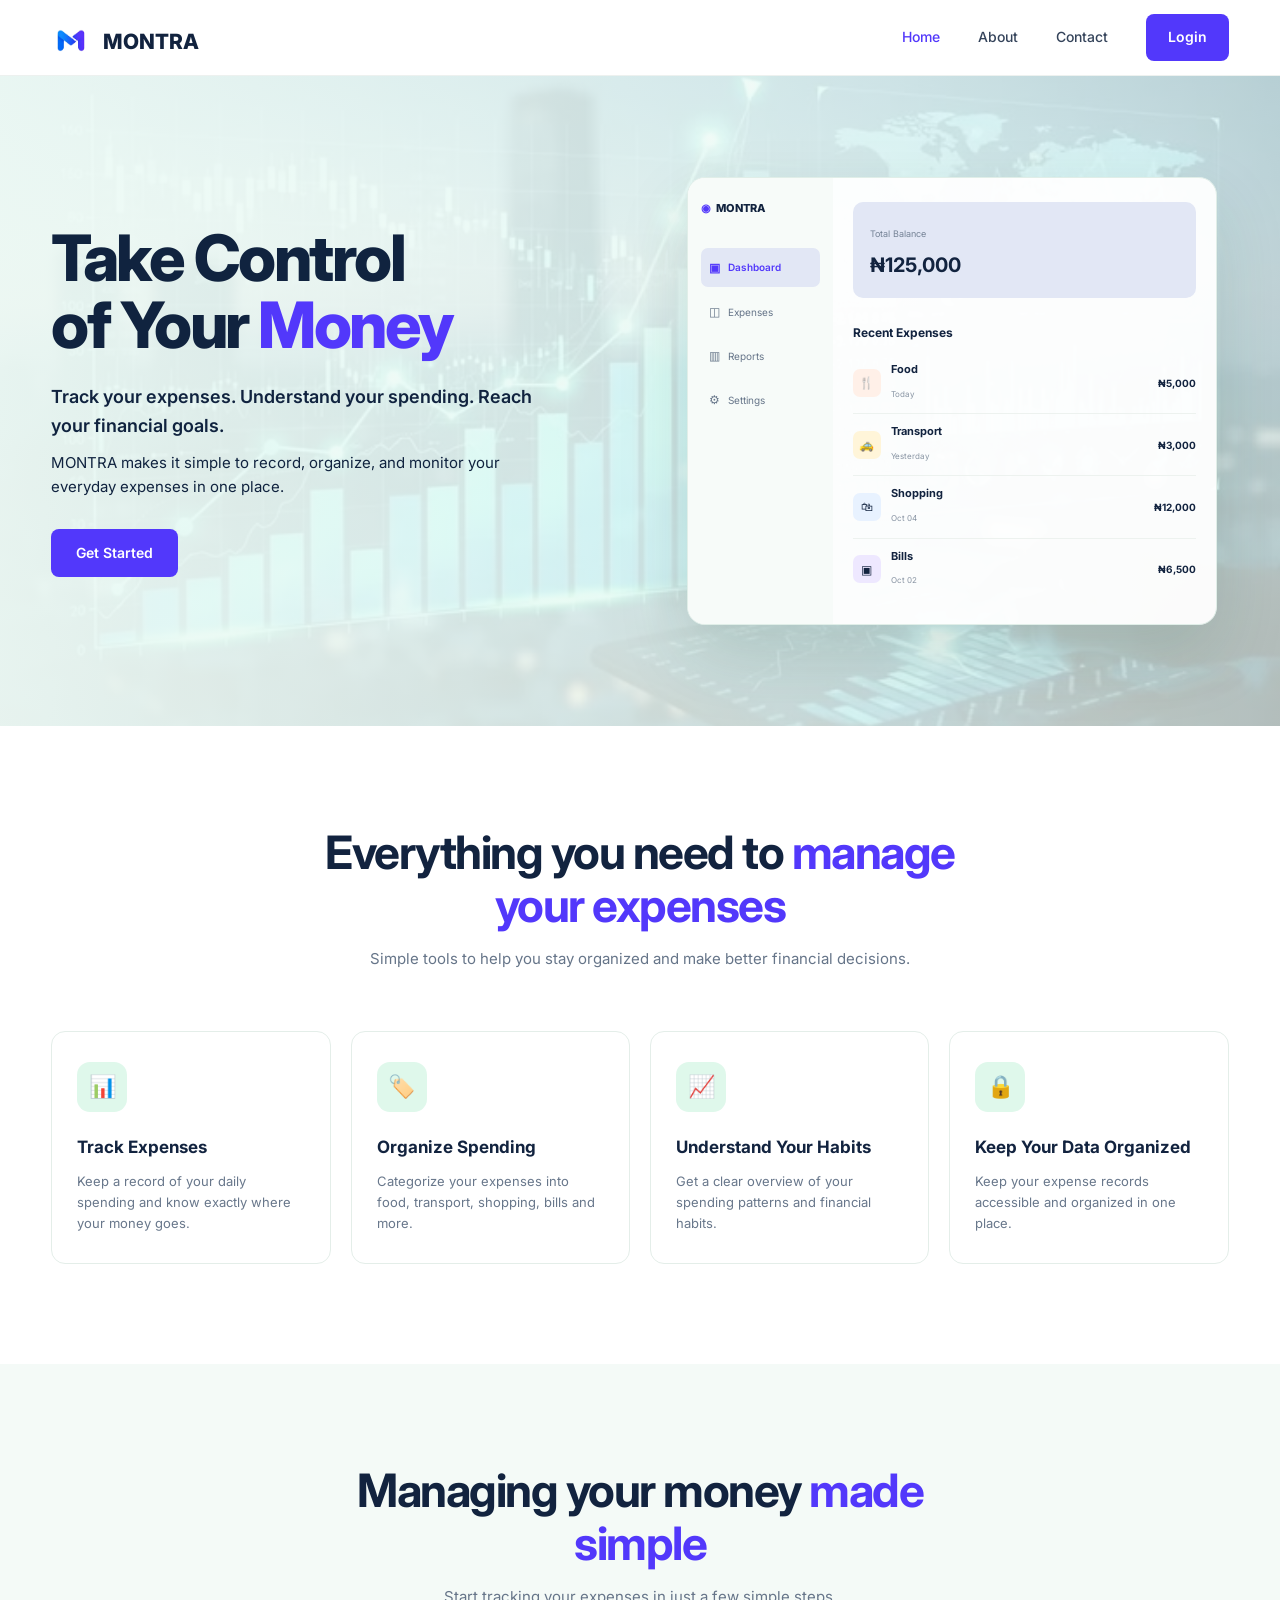
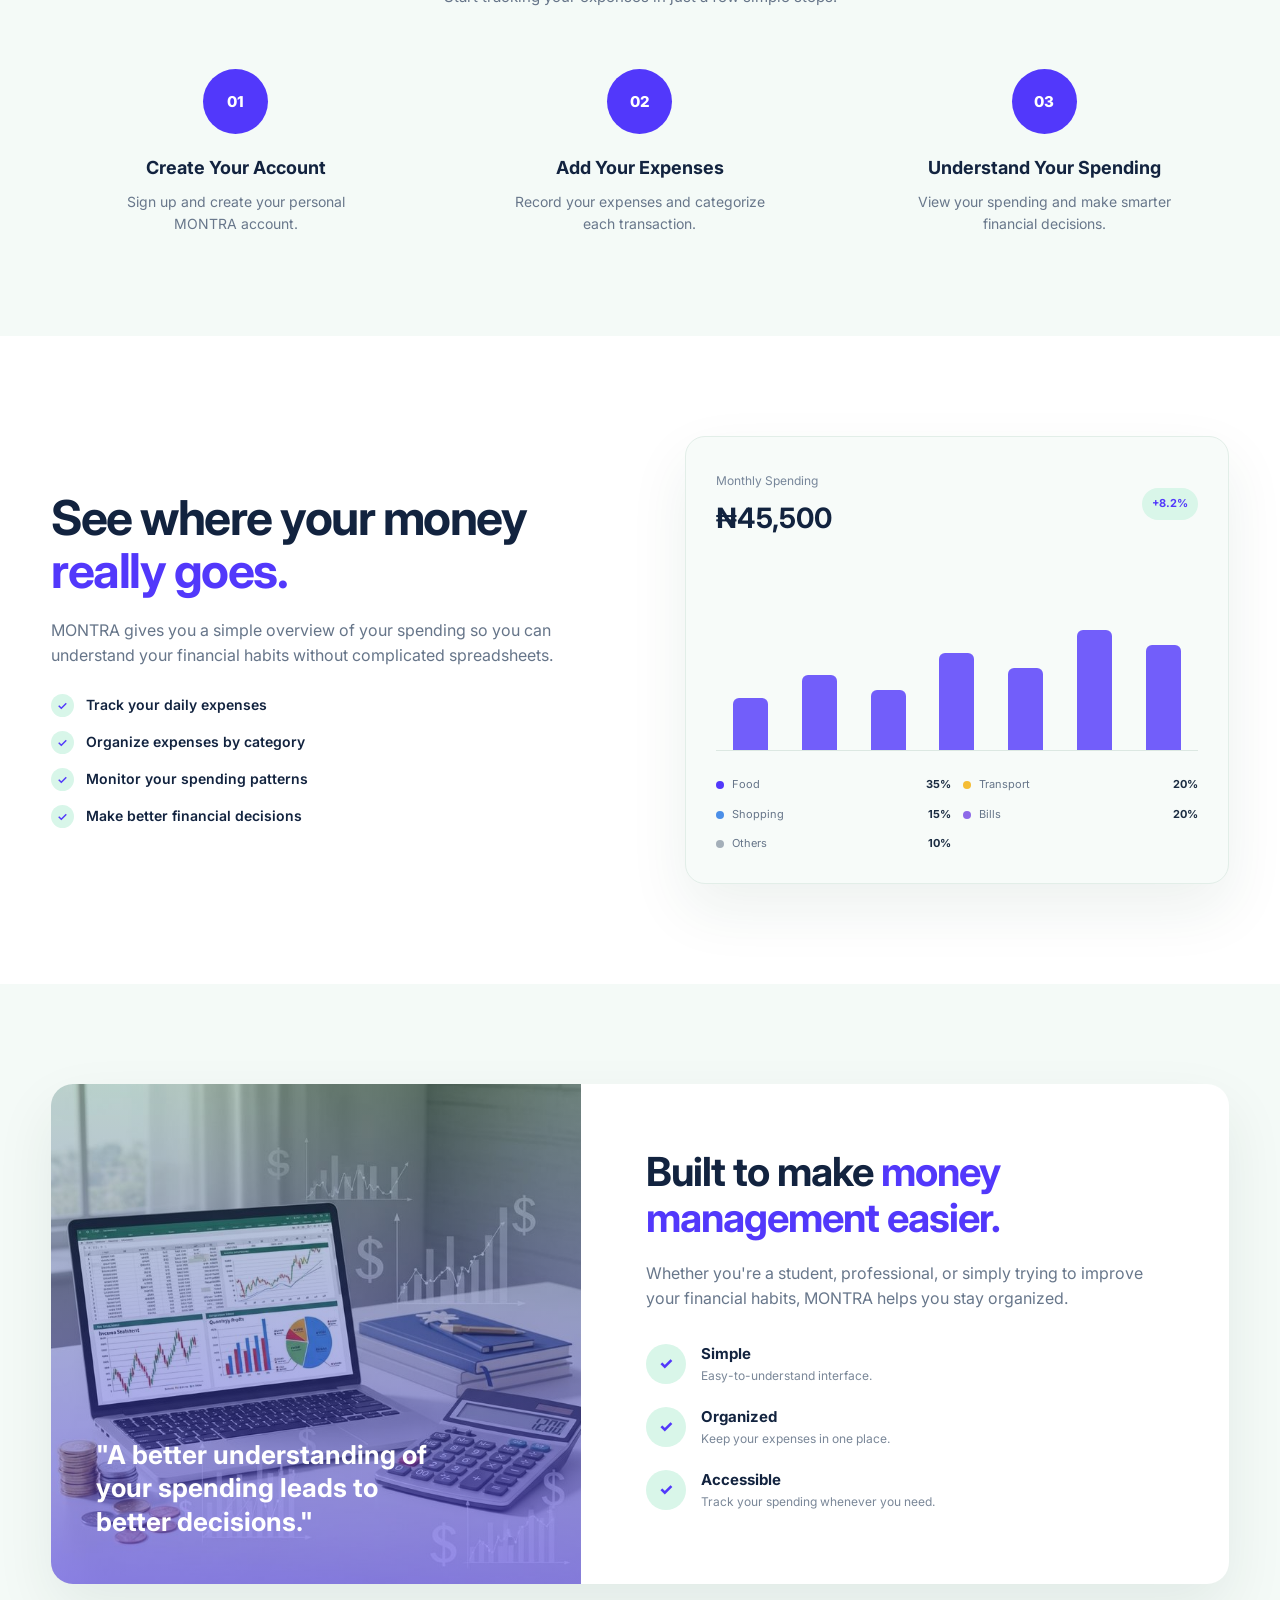
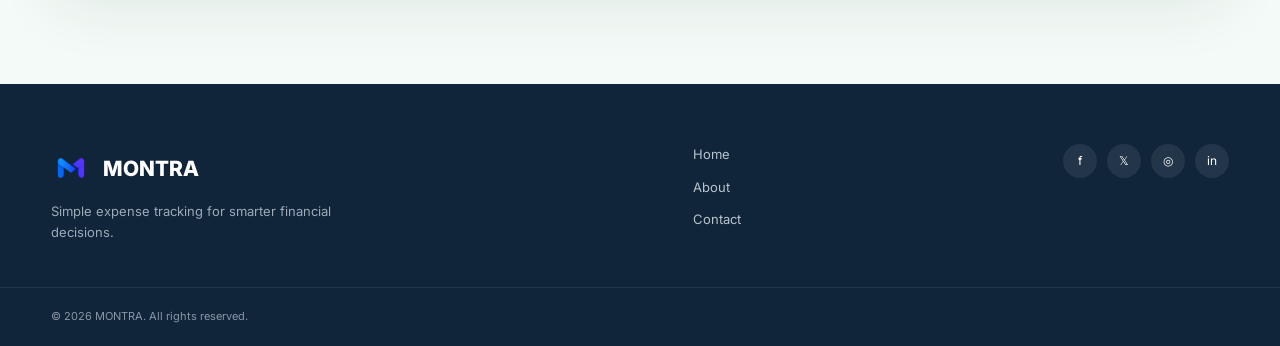
==== commit 8bdf5933: "dashboard changes" ====
--- a/index.html
+++ b/index.html
@@ -34,7 +34,7 @@
                 <a href="contact.html">Contact</a>
 
                 <a href="login.html" class="get-started">
-                    Get Started
+                    Login
                 </a>
 
             </nav>
@@ -67,7 +67,7 @@
         <a href="contact.html">Contact</a>
 
         <a href="login.html" class="mobile-get-started">
-            Get Started
+            Login
         </a>
 
     </nav>
@@ -101,7 +101,7 @@
 
                     <div class="hero-buttons">
 
-                        <a href="login.html" class="btn btn-primary">
+                        <a href="signup.html" class="btn btn-primary">
                             Get Started
                         </a>
 
